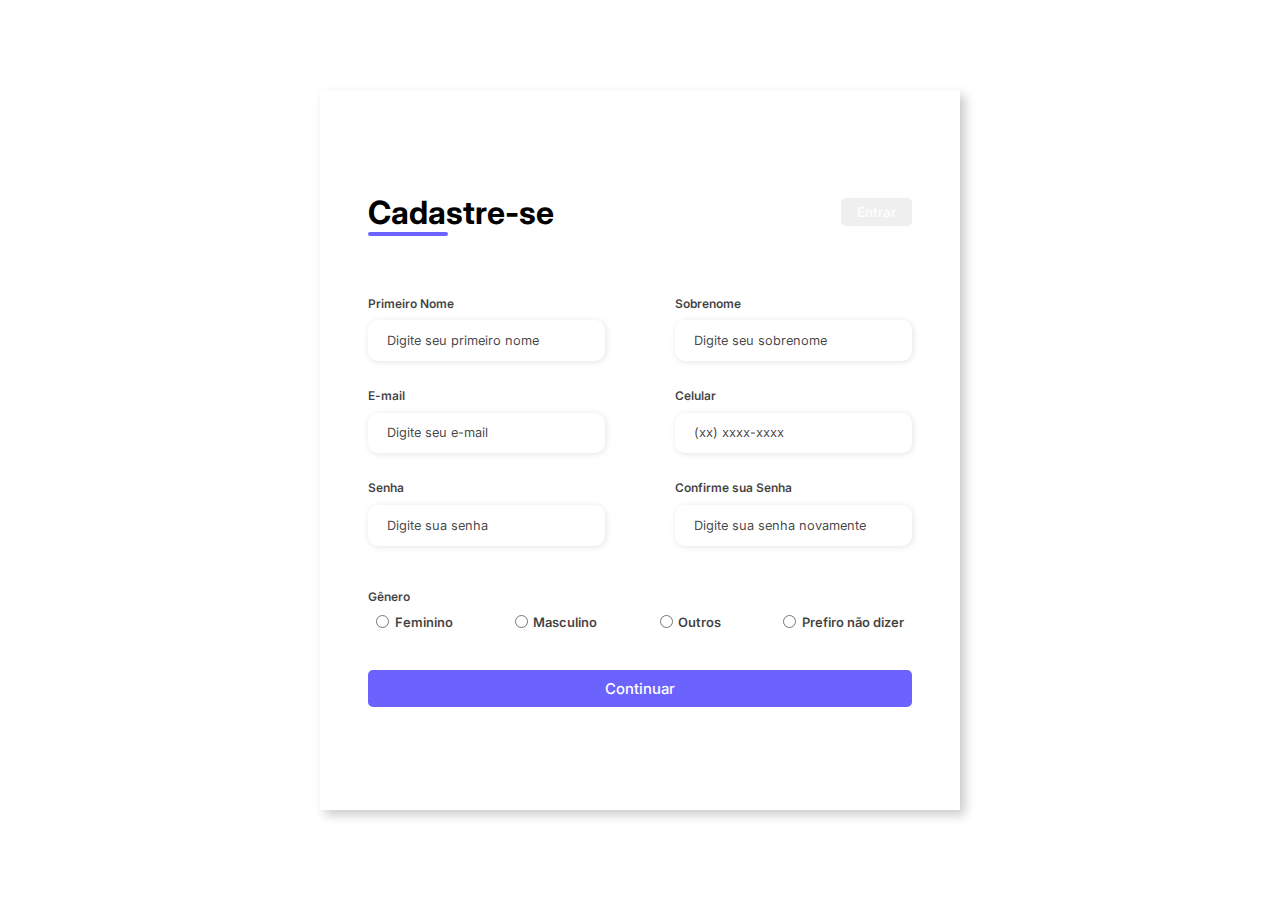
==== Mini projetos javascript/index.html @ 25ed3457 "classes" ====
<!DOCTYPE html>
<html lang="pt-br">

<head>
    <meta charset="UTF-8">
    <meta name="viewport" content="width=device-width, initial-scale=1.0">
    <title>Document</title>
    <link rel="stylesheet" href="./formulario/assets/css/style.css""> 
</head>

<body>
    <div class="container">
        <div class="form-image">
            <img src="./formulario/assets/img/undraw_shopping_a55o(1).svg" alt="">
        </div>
        <div class="form">
            <form action="#">
                <div class="form-header">
                    <div class="title">
                        <h1>Cadastre-se</h1>
                    </div>
                    <div class="login-button">
                        <button><a href="#">Entrar</a></button>
                    </div>
                </div>

                <div class="input-group">
                    <div class="input-box">
                        <label for="firstname">Primeiro Nome</label>
                        <input id="firstname" type="text" name="firstname" placeholder="Digite seu primeiro nome" required>
                    </div>

                    <div class="input-box">
                        <label for="lastname">Sobrenome</label>
                        <input id="lastname" type="text" name="lastname" placeholder="Digite seu sobrenome" required>
                    </div>
                    <div class="input-box">
                        <label for="email">E-mail</label>
                        <input id="email" type="email" name="email" placeholder="Digite seu e-mail" required>
                    </div>

                    <div class="input-box">
                        <label for="number">Celular</label>
                        <input id="number" type="tel" name="number" placeholder="(xx) xxxx-xxxx" required>
                    </div>

                    <div class="input-box">
                        <label for="password">Senha</label>
                        <input id="password" type="password" name="password" placeholder="Digite sua senha" required>
                    </div>


                    <div class="input-box">
                        <label for="confirmPassword">Confirme sua Senha</label>
                        <input id="confirmPassword" type="password" name="confirmPassword" placeholder="Digite sua senha novamente" required>
                    </div>

                </div>

                <div class="gender-inputs">
                    <div class="gender-title">
                        <h6>Gênero</h6>
                    </div>

                    <div class="gender-group">
                        <div class="gender-input">
                            <input id="female" type="radio" name="gender">
                            <label for="female">Feminino</label>
                        </div>

                        <div class="gender-input">
                            <input id="male" type="radio" name="gender">
                            <label for="male">Masculino</label>
                        </div>

                        <div class="gender-input">
                            <input id="others" type="radio" name="gender">
                            <label for="others">Outros</label>
                        </div>

                        <div class="gender-input">
                            <input id="none" type="radio" name="gender">
                            <label for="none">Prefiro não dizer</label>
                        </div>
                    </div>
                </div>

                <div class="continue-button">
                    <button><a href="#">Continuar</a> </button>
                </div>
            </form>
        </div>
    </div>
</body>

</html>
---- Mini projetos javascript/formulario/assets/css/style.css ----
@import url('https://fonts.googleapis.com/css2?family=Inter:wght@200;300;400;500&family=Open+Sans:wght@300;400;500;600&display=swap');
* {
    padding: 0;
    margin: 0;
    box-sizing: border-box;
    font-family: 'Inter', sans-serif;
}

body {
    width: 100%;
    height: 100vh;
    display: flex;
    justify-content: center;
    align-items: center;
    font-family: 'Quicksand', sans-serif;
    background-image: url();
    background-repeat: no-repeat;
}

.container {
    width: 80%;
    height: 80vh;
    display: flex;
    box-shadow: 5px 5px 10px rgba(0, 0, 0, 0.212);
}

.form-image {
    width: 50%;
    display: flex;
    justify-content: center;
    align-items: center;
    padding: 1rem;
    background-color: rgba(255, 255, 255,0.13);
    border-radius: 17px;    

}

.form-image img {
    width: 31rem;
}

.form {
    width: 50%;
    display: flex;
    flex-direction: column;
    justify-content: center;
    align-items: center;
    background-color: #fff;
    padding: 3rem;
}

.form-header {
    margin-bottom: 3rem;
    display: flex;
    justify-content: space-between;
}

.login-button {
    display: flex;
    align-items: center;
}

.login-button button {
    border: none;
    backdrop-filter: blur(5px);
    padding: 0.4rem 1rem;
    border-radius: 5px;
    cursor: pointer;
}

.login-button button:hover {
    background-color: #6b63fff1;
}

.login-button button a {
    text-decoration: none;
    font-weight: 500;
    color: #fff;
}

.form-header h1::after {
    content: '';
    display: block;
    width: 5rem;
    height: 0.3rem;
    background-color: #6c63ff;
    margin: 0 auto;
    position: absolute;
    border-radius: 10px;
}

.input-group {
    display: flex;
    flex-wrap: wrap;
    justify-content: space-between;
    padding: 1rem 0;
}

.input-box {
    display: flex;
    flex-direction: column;
    margin-bottom: 1.1rem;
}

.input-box input {
    margin: 0.6rem 0;
    padding: 0.8rem 1.2rem;
    border: none;
    border-radius: 10px;
    box-shadow: 1px 1px 6px #0000001c;
    font-size: 0.8rem;
}

.input-box input:hover {
    background-color: #eeeeee75;
}

.input-box input:focus-visible {
    outline: 1px solid #6c63ff;
}

.input-box label,
.gender-title h6 {
    font-size: 0.75rem;
    font-weight: 600;
    color: #000000c0;
}

.input-box input::placeholder {
    color: #000000be;
}

.gender-group {
    display: flex;
    justify-content: space-between;
    margin-top: 0.62rem;
    padding: 0 .5rem;
}

.gender-input {
    display: flex;
    align-items: center;
}

.gender-input input {
    margin-right: 0.35rem;
}

.gender-input label {
    font-size: 0.81rem;
    font-weight: 600;
    color: #000000c0;
}

.continue-button button {
    width: 100%;
    margin-top: 2.5rem;
    border: none;
    background-color: #6c63ff;
    padding: 0.62rem;
    border-radius: 5px;
    cursor: pointer;
}

.continue-button button:hover {
    background-color: #6b63fff1;
}

.continue-button button a {
    text-decoration: none;
    font-size: 0.93rem;
    font-weight: 500;
    color: #fff;
}

@media screen and (max-width: 1330px) {
    .form-image {
        display: none;
    }
    .container {
        width: 50%;
    }
    .form {
        width: 100%;
    }
}

@media screen and (max-width: 1064px) {
    .container {
        width: 90%;
        height: auto;
    }
    .input-group {
        flex-direction: column;
        z-index: 5;
        padding-right: 5rem;
        max-height: 10rem;
        overflow-y: scroll;
        flex-wrap: nowrap;
    }
    .gender-inputs {
        margin-top: 2rem;
    }
    .gender-group {
        flex-direction: column;
    }
    .gender-title h6 {
        margin: 0;
    }
    .gender-input {
        margin-top: 0.5rem;
    }
}
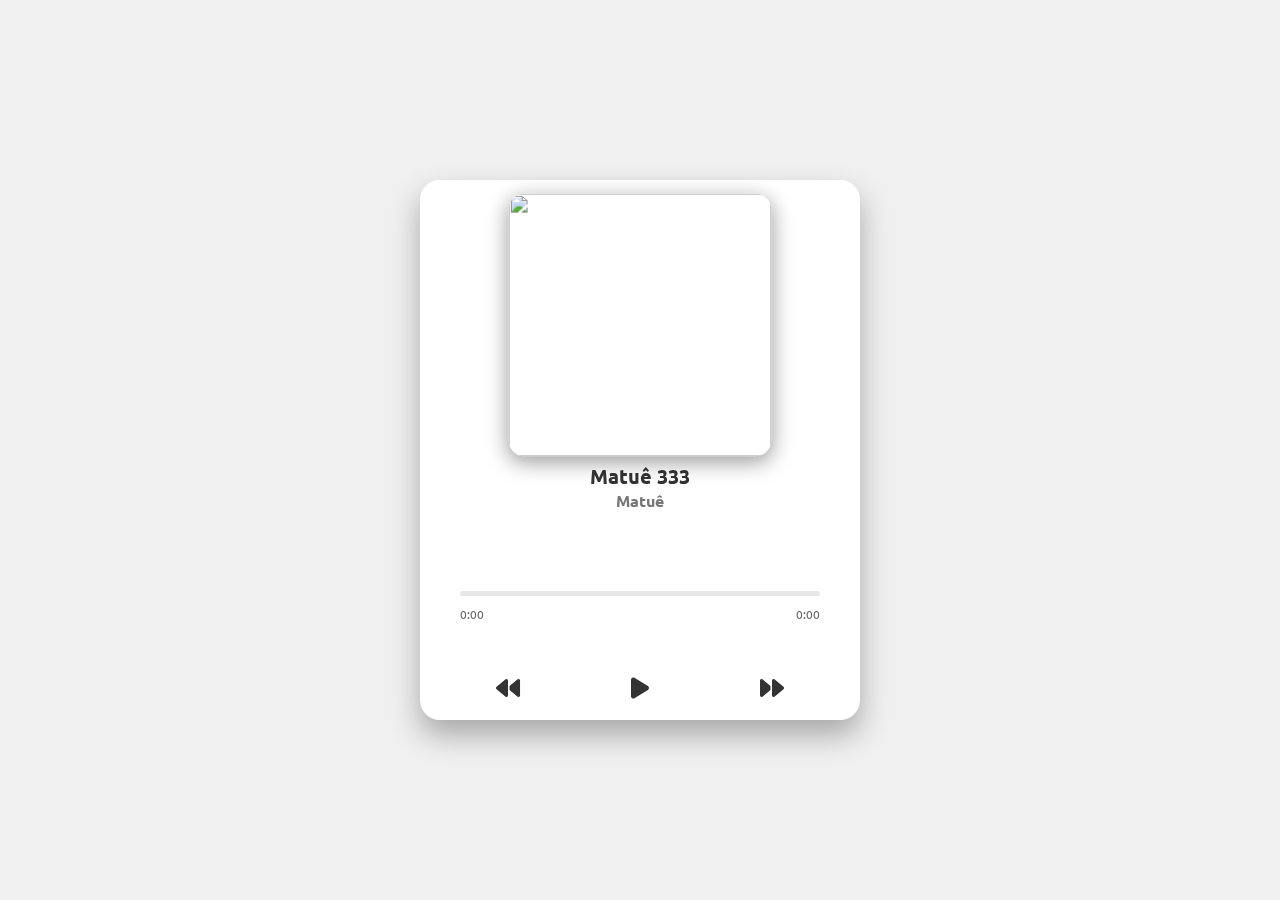
==== commit d754a416: "INIT" ====
--- a/Mini projetos javascript/index.html
+++ b/Mini projetos javascript/index.html
@@ -1,96 +1,46 @@
 <!DOCTYPE html>
-<html lang="pt-br">
+<html lang="en">
 
 <head>
     <meta charset="UTF-8">
+    <meta http-equiv="X-UA-Compatible" content="IE=edge">
     <meta name="viewport" content="width=device-width, initial-scale=1.0">
-    <title>Document</title>
-    <link rel="stylesheet" href="./formulario/assets/css/style.css""> 
+    <link rel="stylesheet" href="https://cdnjs.cloudflare.com/ajax/libs/font-awesome/6.4.0/css/all.min.css">
+    <link rel="stylesheet" href="style.css">
+    <title>Music Player</title>
 </head>
 
 <body>
+
+    <div class="background">
+        <img src="" id="bg-img">
+    </div>
+
     <div class="container">
-        <div class="form-image">
-            <img src="./formulario/assets/img/undraw_shopping_a55o(1).svg" alt="">
+        <div class="player-img">
+            <img src="" class="active" id="cover">
         </div>
-        <div class="form">
-            <form action="#">
-                <div class="form-header">
-                    <div class="title">
-                        <h1>Cadastre-se</h1>
-                    </div>
-                    <div class="login-button">
-                        <button><a href="#">Entrar</a></button>
-                    </div>
-                </div>
 
-                <div class="input-group">
-                    <div class="input-box">
-                        <label for="firstname">Primeiro Nome</label>
-                        <input id="firstname" type="text" name="firstname" placeholder="Digite seu primeiro nome" required>
-                    </div>
+        <h2 id="music-title"></h2>
+        <h3 id="music-artist"></h3>
 
-                    <div class="input-box">
-                        <label for="lastname">Sobrenome</label>
-                        <input id="lastname" type="text" name="lastname" placeholder="Digite seu sobrenome" required>
-                    </div>
-                    <div class="input-box">
-                        <label for="email">E-mail</label>
-                        <input id="email" type="email" name="email" placeholder="Digite seu e-mail" required>
-                    </div>
+        <div class="player-progress" id="player-progress">
+            <div class="progress" id="progress"></div>
+            <div class="music-duration">
+                <span id="current-time">0:00</span>
+                <span id="duration">0:00</span>
+            </div>
+        </div>
 
-                    <div class="input-box">
-                        <label for="number">Celular</label>
-                        <input id="number" type="tel" name="number" placeholder="(xx) xxxx-xxxx" required>
-                    </div>
+        <div class="player-controls">
+            <i class="fa-solid fa-backward" title="Previous" id="prev"></i>
+            <i class="fa-solid fa-play play-button" title="Play" id="play"></i>
+            <i class="fa-solid fa-forward" title="Next" id="next"></i>
+        </div>
 
-                    <div class="input-box">
-                        <label for="password">Senha</label>
-                        <input id="password" type="password" name="password" placeholder="Digite sua senha" required>
-                    </div>
+    </div>
 
-
-                    <div class="input-box">
-                        <label for="confirmPassword">Confirme sua Senha</label>
-                        <input id="confirmPassword" type="password" name="confirmPassword" placeholder="Digite sua senha novamente" required>
-                    </div>
-
-                </div>
-
-                <div class="gender-inputs">
-                    <div class="gender-title">
-                        <h6>Gênero</h6>
-                    </div>
-
-                    <div class="gender-group">
-                        <div class="gender-input">
-                            <input id="female" type="radio" name="gender">
-                            <label for="female">Feminino</label>
-                        </div>
-
-                        <div class="gender-input">
-                            <input id="male" type="radio" name="gender">
-                            <label for="male">Masculino</label>
-                        </div>
-
-                        <div class="gender-input">
-                            <input id="others" type="radio" name="gender">
-                            <label for="others">Outros</label>
-                        </div>
-
-                        <div class="gender-input">
-                            <input id="none" type="radio" name="gender">
-                            <label for="none">Prefiro não dizer</label>
-                        </div>
-                    </div>
-                </div>
-
-                <div class="continue-button">
-                    <button><a href="#">Continuar</a> </button>
-                </div>
-            </form>
-        </div>
-    </div>
+    <script src="index.js"></script>
 </body>
 
 </html>--- a/Mini projetos javascript/style.css
+++ b/Mini projetos javascript/style.css
@@ -0,0 +1,131 @@
+@import url('https://fonts.googleapis.com/css2?family=Ubuntu:wght@300;400;500;700&display=swap');
+
+html {
+    box-sizing: border-box;
+}
+
+body {
+    margin: 0;
+    font-family: 'Ubuntu', sans-serif;
+    font-size: 14px;
+    min-height: 100vh;
+    display: flex;
+    align-items: center;
+    justify-content: center;
+    background: #f0f0f0;
+    overflow: hidden;
+}
+
+.background {
+    position: fixed;
+    width: 200%;
+    height: 200%;
+    top: -50%;
+    left: -50%;
+    z-index: -1;
+}
+
+.background img {
+    position: absolute;
+    margin: auto;
+    top: 0;
+    left: 0;
+    bottom: 0;
+    right: 0;
+    min-width: 50%;
+    min-height: 50%;
+    filter: blur(15px);
+    transform: scale(1.2);
+    opacity: 0.7;
+}
+
+.container {
+    background-color: #ffffff;
+    height: 500px;
+    width: 400px;
+    border-radius: 20px;
+    box-shadow: 0 15px 30px rgba(0, 0, 0, 0.3);
+    text-align: center;
+    padding: 20px;
+    display: flex;
+    flex-direction: column;
+    justify-content: space-between;
+}
+
+.player-img img {
+    width: 250px;
+    height: 250px;
+    border-radius: 15px;
+    object-fit: cover;
+    box-shadow: 0 5px 20px rgba(0, 0, 0, 0.4);
+    transition: transform 0.3s;
+}
+
+.player-img img.active {
+    transform: scale(1.05);
+}
+
+h2, h3 {
+    margin: 0;
+    padding: 0;
+}
+
+h2 {
+    font-size: 20px;
+    color: #333;
+    margin-top: 10px;
+}
+
+h3 {
+    font-size: 16px;
+    color: #777;
+    margin-bottom: 20px;
+}
+
+.player-progress {
+    position: relative;
+    width: 90%;
+    height: 5px;
+    margin: auto;
+    background: #e7e7e7;
+    border-radius: 5px;
+    cursor: pointer;
+}
+
+.progress {
+    background: #333;
+    width: 0%;
+    height: 100%;
+    border-radius: 5px;
+    transition: width 0.1s linear;
+}
+
+.music-duration {
+    display: flex;
+    justify-content: space-between;
+    font-size: 12px;
+    color: #666;
+    margin-top: 10px;
+}
+
+.player-controls {
+    display: flex;
+    justify-content: space-around;
+    align-items: center;
+    margin-top: 20px;
+}
+
+.player-controls i {
+    font-size: 24px;
+    color: #333;
+    cursor: pointer;
+    transition: color 0.3s;
+}
+
+.player-controls i:hover {
+    color: #555;
+}
+
+.play-button {
+    font-size: 32px;
+}
